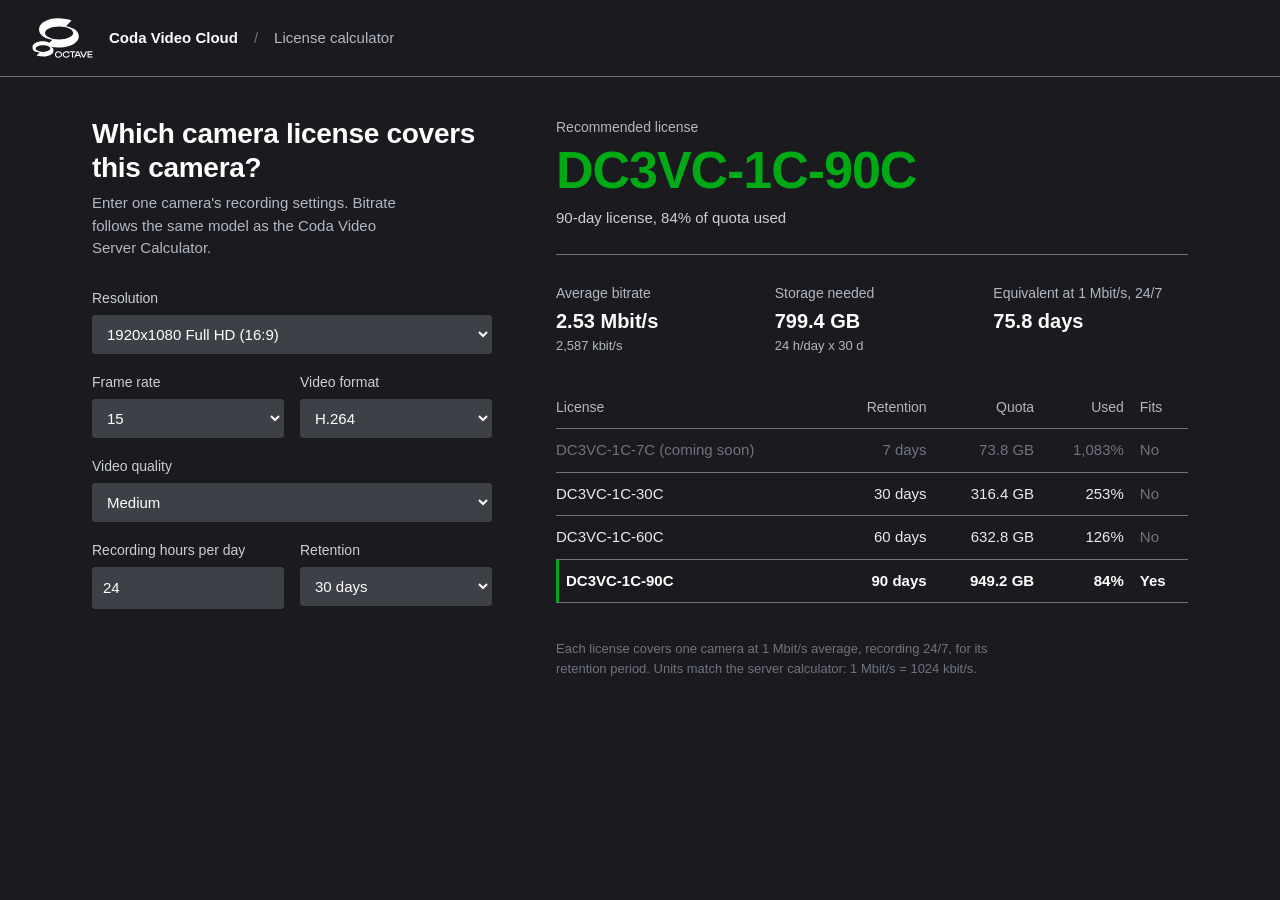
==== index.html @ 9ff1d36c "Initial commit: Coda Cloud license calculator Co-Authored-By: Claude Fable 5.1 <noreply@anthropic.co" ====
<!DOCTYPE html>
<html lang="en">
<head>
  <meta charset="utf-8">
  <meta name="viewport" content="width=device-width, initial-scale=1">
  <title>Coda Video Cloud License Calculator</title>
  <link rel="stylesheet" href="css/style.css">
</head>
<body>
  <header class="topbar">
    <img class="logo" src="assets/octave-logo.svg" alt="Octave" width="61" height="40">
    <span class="product">Coda Video Cloud</span>
    <span class="tool">License calculator</span>
  </header>

  <main class="layout">
    <form id="calc" class="inputs" autocomplete="off">
      <h1>Which camera license covers this camera?</h1>
      <p class="lead">Enter one camera's recording settings. Bitrate follows the same model as the Coda Video Server Calculator.</p>

      <div class="field">
        <label for="resolution">Resolution</label>
        <select id="resolution" name="resolution"></select>
      </div>
      <div class="row">
        <div class="field">
          <label for="fps">Frame rate</label>
          <select id="fps" name="fps"></select>
        </div>
        <div class="field">
          <label for="codec">Video format</label>
          <select id="codec" name="codec">
            <option value="H.264">H.264</option>
            <option value="H.265">H.265</option>
          </select>
        </div>
      </div>
      <div class="field">
        <label for="quality">Video quality</label>
        <select id="quality" name="quality">
          <option value="Low">Low</option>
          <option value="Medium" selected>Medium</option>
          <option value="High">High</option>
          <option value="Custom">Custom bitrate</option>
        </select>
      </div>
      <div id="customWrap" class="field hidden">
        <label for="customKbps">Average bitrate, kbit/s</label>
        <input id="customKbps" name="customKbps" type="number" min="1" step="1" value="1024">
      </div>
      <div class="row">
        <div class="field">
          <label for="hours">Recording hours per day</label>
          <input id="hours" name="hours" type="number" min="1" max="24" step="1" value="24">
        </div>
        <div class="field">
          <label for="retention">Retention</label>
          <select id="retention" name="retention"></select>
        </div>
      </div>
    </form>

    <section class="results" aria-live="polite">
      <div id="recommend" class="recommend">
        <p class="recommend-label">Recommended license</p>
        <p id="sku" class="sku">-</p>
        <p id="skuNote" class="note"></p>
      </div>

      <dl class="stats">
        <div><dt>Average bitrate</dt><dd id="bitrate">-</dd></div>
        <div><dt>Storage needed</dt><dd id="storage">-</dd></div>
        <div><dt>Equivalent at 1 Mbit/s, 24/7</dt><dd id="equivDays">-</dd></div>
      </dl>

      <table class="tiers">
        <thead>
          <tr><th>License</th><th class="num">Retention</th><th class="num">Quota</th><th class="num">Used</th><th>Fits</th></tr>
        </thead>
        <tbody id="tierRows"></tbody>
      </table>

      <div id="over" class="over hidden">
        <h2>No license covers these settings</h2>
        <p id="overDays"></p>
        <p id="overLimit"></p>
        <p>Highest frame rate per quality that fits DC3VC-1C-90C at this resolution and format:</p>
        <ul id="hints"></ul>
      </div>

      <p class="footnote">Each license covers one camera at 1 Mbit/s average, recording 24/7, for its retention period. Units match the server calculator: 1 Mbit/s = 1024 kbit/s.</p>
    </section>
  </main>

  <script type="module" src="js/app.js"></script>
</body>
</html>
---- css/style.css ----
:root {
  --black: #1A1A1F;
  --gray5: #3E4047;
  --gray4: #6F7480;
  --gray3: #B2B8C4;
  --gray2: #CBD0D8;
  --gray1: #E7EBF2;
  --white: #FFFFFF;
  --aqua: #00FFFF;
  --green: #4FFF00;
  --orange: #F46600;
  --pink: #FF00C7;
  --datagreen: #00AA14;
  --line: #6F7480;
}

* { box-sizing: border-box; }

html { background: var(--black); }
body {
  margin: 0;
  font-family: Aptos, "Segoe UI Variable", "Segoe UI", -apple-system, BlinkMacSystemFont, Helvetica, Arial, sans-serif;
  font-size: 15px;
  line-height: 1.5;
  color: var(--gray1);
  background: var(--black);
}

.topbar {
  display: flex;
  align-items: center;
  gap: 16px;
  padding: 18px 32px;
  border-bottom: 1px solid var(--line);
}
.logo { display: block; color: var(--white); }
.product { font-weight: 600; color: var(--white); }
.tool { color: var(--gray3); }
.tool::before { content: "/"; color: var(--gray4); margin-right: 16px; }

.layout {
  display: grid;
  grid-template-columns: minmax(280px, 400px) minmax(0, 1fr);
  gap: 64px;
  max-width: 1160px;
  margin: 0 auto;
  padding: 40px 32px 64px;
}
@media (max-width: 860px) {
  .layout { grid-template-columns: 1fr; gap: 40px; padding: 28px 16px 48px; }
  .topbar { padding: 14px 16px; }
}

h1 {
  margin: 0 0 8px;
  font-size: 28px;
  line-height: 1.2;
  font-weight: 600;
  color: var(--white);
  letter-spacing: -0.01em;
}
.lead { margin: 0 0 28px; color: var(--gray3); max-width: 38ch; }

.field { margin-bottom: 18px; }
.row { display: grid; grid-template-columns: 1fr 1fr; gap: 16px; }
.field label { display: block; margin-bottom: 6px; color: var(--gray2); font-size: 14px; }
select, input {
  width: 100%;
  padding: 9px 10px;
  font: inherit;
  color: var(--white);
  background: var(--gray5);
  border: 1px solid var(--gray5);
  border-radius: 3px;
}
select:focus-visible, input:focus-visible {
  outline: none;
  border-color: var(--aqua);
}

.hidden { display: none !important; }

.recommend {
  padding-bottom: 24px;
  border-bottom: 1px solid var(--line);
  margin-bottom: 28px;
}
.recommend p { margin: 0; }
.recommend-label { color: var(--gray3); font-size: 14px; }
.sku {
  font-size: clamp(34px, 5vw, 52px);
  line-height: 1.1;
  font-weight: 600;
  letter-spacing: -0.02em;
  color: var(--datagreen);
  margin: 4px 0 8px !important;
  font-variant-numeric: tabular-nums;
}
.recommend.none .sku { color: var(--orange); }
.note { color: var(--gray2); }

.stats {
  display: grid;
  grid-template-columns: repeat(3, 1fr);
  gap: 24px;
  margin: 0 0 32px;
}
@media (max-width: 560px) { .stats { grid-template-columns: 1fr; gap: 14px; } }
.stats dt { color: var(--gray3); font-size: 14px; }
.stats dd { margin: 2px 0 0; font-size: 20px; font-weight: 600; color: var(--white); font-variant-numeric: tabular-nums; }
.stats dd small { display: block; font-size: 13px; font-weight: 400; color: var(--gray3); }

.tiers { width: 100%; border-collapse: collapse; font-variant-numeric: tabular-nums; }
.tiers th, .tiers td { padding: 10px 8px; text-align: left; border-bottom: 1px solid var(--line); }
.tiers th { font-weight: 400; color: var(--gray3); font-size: 14px; }
.tiers .num { text-align: right; }
.tiers td:first-child { padding-left: 0; }
.tiers th:first-child { padding-left: 0; }
.tiers tr.pick td { color: var(--white); font-weight: 600; }
.tiers tr.pick td:first-child { box-shadow: inset 3px 0 0 var(--datagreen); padding-left: 10px; }
.tiers tr.na td { color: var(--gray4); }
.tiers td.yes { color: var(--green); }
.tiers td.no { color: var(--gray4); }

.over {
  margin-top: 28px;
  padding: 18px 20px;
  border-left: 3px solid var(--orange);
  background: rgba(62, 64, 71, 0.45);
}
.over h2 { margin: 0 0 8px; font-size: 17px; color: var(--white); }
.over p { margin: 6px 0; color: var(--gray2); }
.over ul { margin: 6px 0 0; padding-left: 18px; color: var(--gray2); }
.over strong { color: var(--white); }

.footnote { margin: 36px 0 0; color: var(--gray4); font-size: 13px; max-width: 64ch; }

@media (prefers-reduced-motion: no-preference) {
  .sku { transition: color .2s ease; }
}
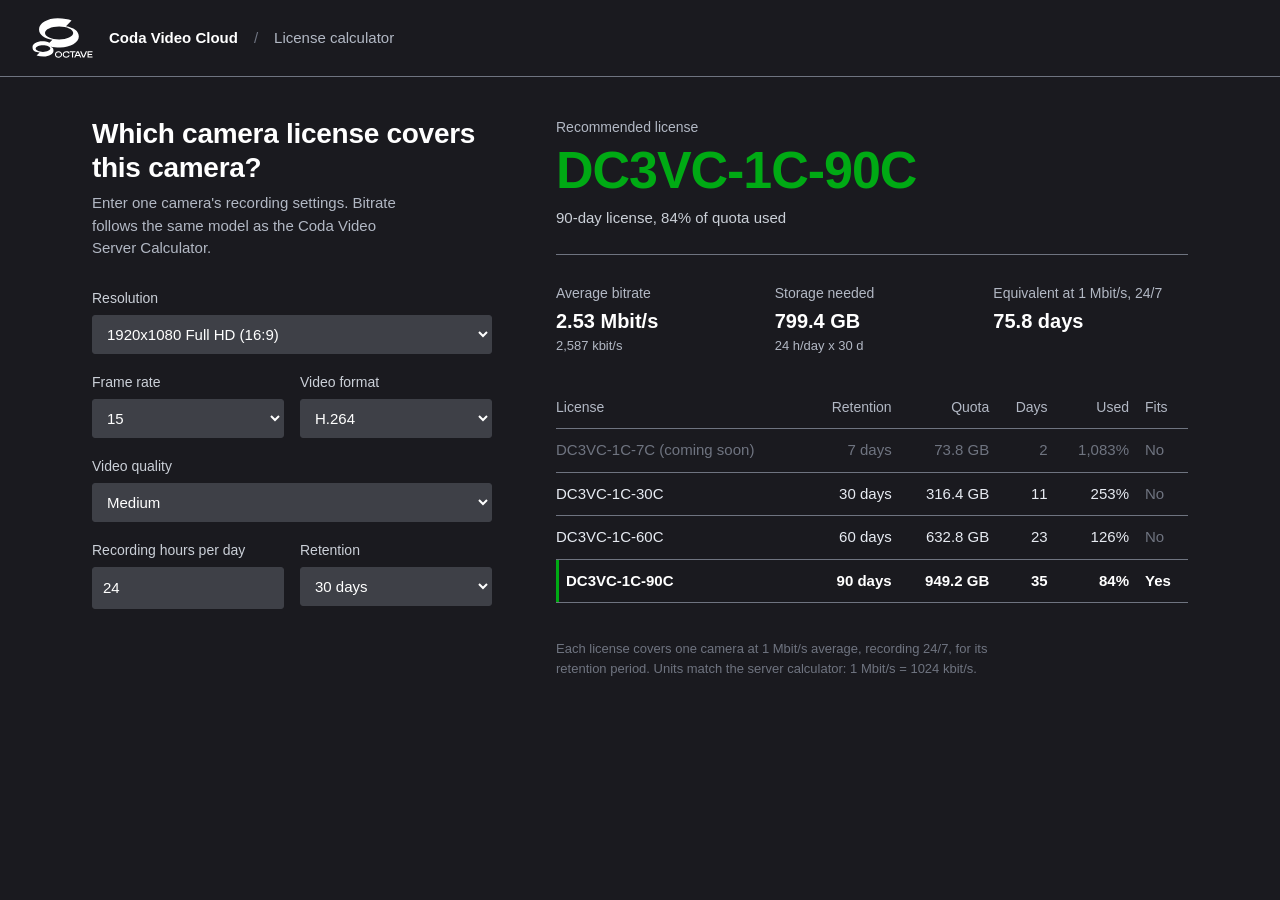
==== commit 77bcfa6a: "Add Days column to license tier table Shows how many retention days each tier supports at the curren" ====
--- a/index.html
+++ b/index.html
@@ -75,7 +75,7 @@
 
       <table class="tiers">
         <thead>
-          <tr><th>License</th><th class="num">Retention</th><th class="num">Quota</th><th class="num">Used</th><th>Fits</th></tr>
+          <tr><th>License</th><th class="num">Retention</th><th class="num">Quota</th><th class="num">Days</th><th class="num">Used</th><th>Fits</th></tr>
         </thead>
         <tbody id="tierRows"></tbody>
       </table>
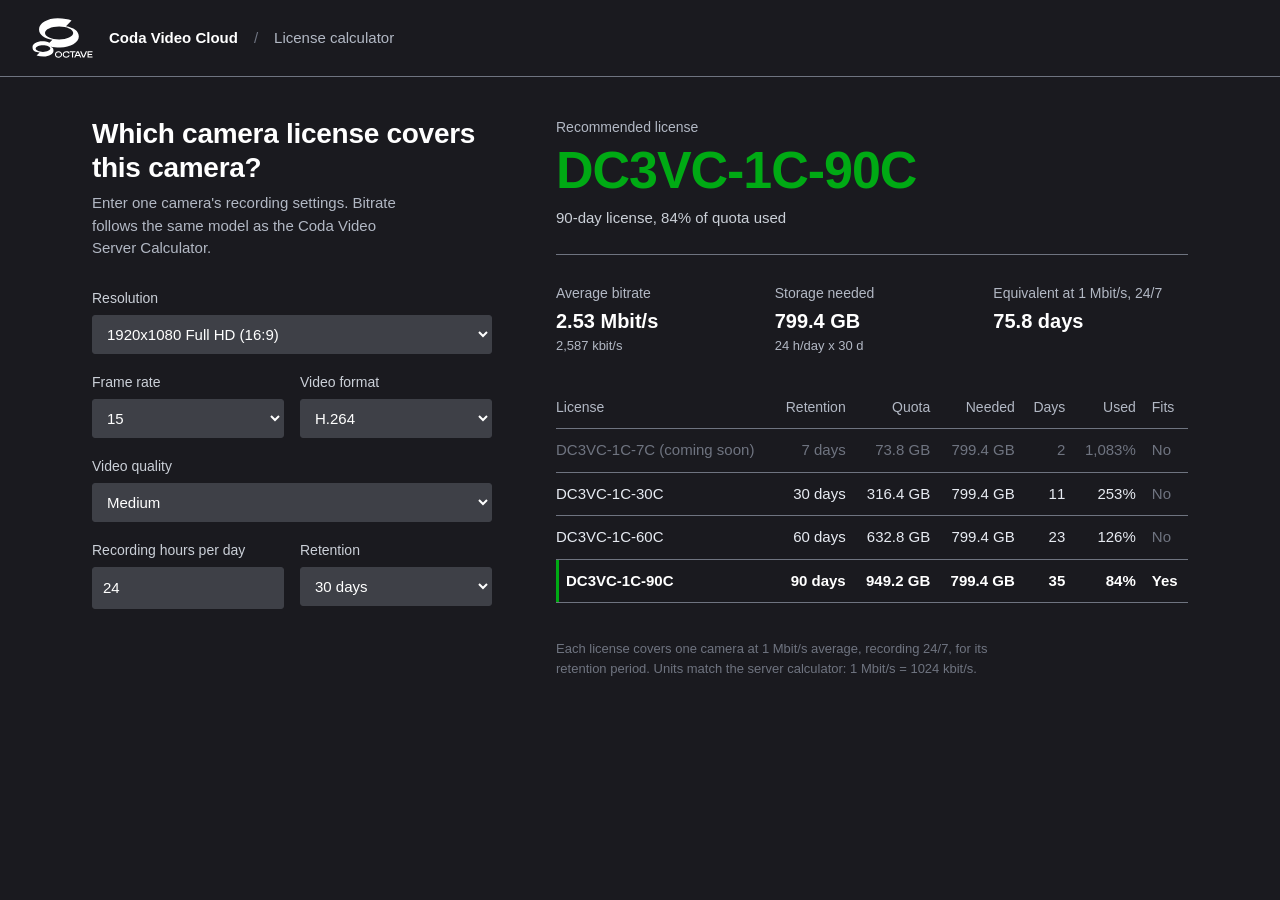
==== commit f793d29c: "Show calculated storage next to quota in tier table End users asked to see the storage the camera ne" ====
--- a/index.html
+++ b/index.html
@@ -75,7 +75,7 @@
 
       <table class="tiers">
         <thead>
-          <tr><th>License</th><th class="num">Retention</th><th class="num">Quota</th><th class="num">Days</th><th class="num">Used</th><th>Fits</th></tr>
+          <tr><th>License</th><th class="num">Retention</th><th class="num">Quota</th><th class="num">Needed</th><th class="num">Days</th><th class="num">Used</th><th>Fits</th></tr>
         </thead>
         <tbody id="tierRows"></tbody>
       </table>
